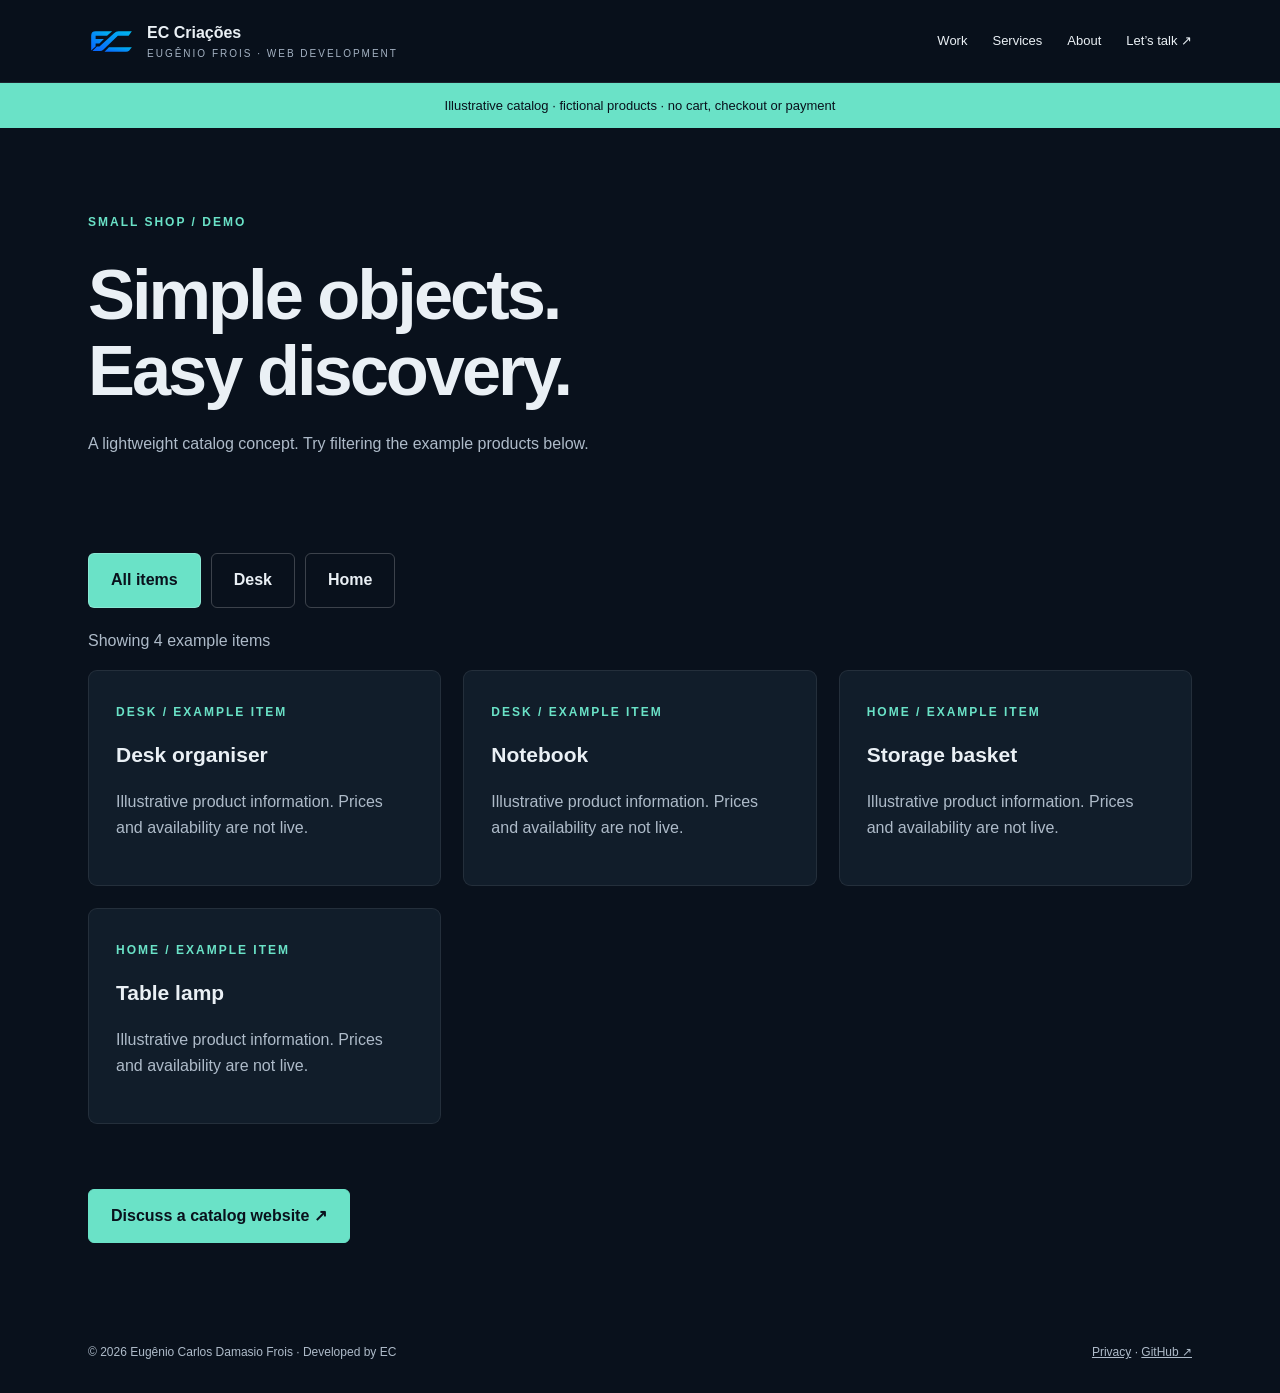
==== demo-catalog.html @ fc592690 "Atualização do portfólio EC — 12/10/2026 00:22:36" ====
<!doctype html><html lang="en"><head><meta charset="utf-8"><meta name="viewport" content="width=device-width,initial-scale=1"><title>Small Shop | Catalog Demonstration</title><meta name="description" content="Try a simple category filter in this fictional portfolio catalog."><meta name="theme-color" content="#09111c"><link rel="icon" href="assets/ec-logo.svg" type="image/svg+xml"><link rel="stylesheet" href="styles.css"><script src="site.js" defer></script></head><body><a class="skip" href="#main">Skip to content</a><header><div class="wrap nav"><a class="brand" href="index.html"><img src="assets/ec-logo.svg" alt="EC"><div><b>EC Criações</b><small>EUGÊNIO FROIS · WEB DEVELOPMENT</small></div></a><nav aria-label="Main navigation"><a href="index.html#work">Work</a><a href="index.html#services">Services</a><a href="index.html#about">About</a><a href="index.html#contact">Let’s talk ↗</a></nav></div></header><div class="demo-banner">Illustrative catalog · fictional products · no cart, checkout or payment</div><main id="main" class="wrap"><section class="demo-hero"><span class="eyebrow">Small Shop / Demo</span><h1>Simple objects.<br>Easy discovery.</h1><p>A lightweight catalog concept. Try filtering the example products below.</p></section><div class="filter" role="group" aria-label="Product categories"><button class="button secondary" data-filter="all" aria-pressed="true">All items</button><button class="button secondary" data-filter="desk" aria-pressed="false">Desk</button><button class="button secondary" data-filter="home" aria-pressed="false">Home</button></div><p id="filterStatus" role="status">Showing 4 example items</p><div class="grid demo-services"><article class="card product" data-category="desk"><span class="eyebrow">desk / example item</span><h3>Desk organiser</h3><p>Illustrative product information. Prices and availability are not live.</p></article><article class="card product" data-category="desk"><span class="eyebrow">desk / example item</span><h3>Notebook</h3><p>Illustrative product information. Prices and availability are not live.</p></article><article class="card product" data-category="home"><span class="eyebrow">home / example item</span><h3>Storage basket</h3><p>Illustrative product information. Prices and availability are not live.</p></article><article class="card product" data-category="home"><span class="eyebrow">home / example item</span><h3>Table lamp</h3><p>Illustrative product information. Prices and availability are not live.</p></article></div><section class="demo-contact"><a class="button" href="index.html#contact">Discuss a catalog website ↗</a></section></main><footer><div class="wrap footer-row"><span>© 2026 Eugênio Carlos Damasio Frois · Developed by EC</span><span><a href="privacy.html">Privacy</a> · <a href="https://github.com/eugeniofrois-creator" target="_blank" rel="noopener noreferrer">GitHub ↗</a></span></div></footer></body></html>
---- styles.css ----
*{box-sizing:border-box}html{scroll-behavior:smooth;scroll-padding-top:95px}body{margin:0;background:#09111c;color:#eaf0f5;font-family:Arial,Helvetica,sans-serif;line-height:1.65}a{color:inherit}button,input,select,textarea{font:inherit}button,a,input,select,textarea{outline-offset:5px}a:focus-visible,button:focus-visible{outline:3px solid #6ae2c7}.wrap{max-width:1160px;margin:auto;padding:0 28px}.skip{position:absolute;top:-70px}.skip:focus{top:0;z-index:10;background:white;color:black}header{position:sticky;top:0;background:#09111cf2;border-bottom:1px solid #ffffff15;z-index:3}.nav{display:flex;align-items:center;justify-content:space-between;min-height:82px;gap:20px}.brand{display:flex;align-items:center;text-decoration:none;gap:12px}.brand img{width:47px;height:47px}.brand small{display:block;color:#a4b2c3;font-size:10px;letter-spacing:2px}.nav nav{display:flex;gap:25px;font-size:13px}.nav nav a{text-decoration:none}.button{display:inline-flex;align-items:center;justify-content:center;padding:13px 22px;background:#6ae2c7;border:1px solid #6ae2c7;border-radius:6px;color:#09111c;font-weight:bold;text-decoration:none;cursor:pointer}.button.secondary{background:transparent;color:#eaf0f5;border-color:#ffffff35}.actions{display:flex;flex-wrap:wrap;gap:12px;margin-top:25px}.hero{padding:90px 0 70px;display:grid;grid-template-columns:1.1fr 1fr;gap:65px;align-items:center}.eyebrow{font-size:12px;letter-spacing:2px;text-transform:uppercase;color:#6ae2c7;font-weight:bold}h1{font-size:clamp(42px,5.5vw,72px);line-height:1.08;letter-spacing:-3px;margin:22px 0}h1 em{font-style:normal;color:#6ae2c7}p{color:#aebbc9}h2{font-size:clamp(29px,4vw,42px);line-height:1.2;letter-spacing:-1px}h3{font-size:21px;margin:14px 0}.hero p{max-width:490px;font-size:17px}.meta{font-size:12px;margin-top:28px;color:#aebbc9}.studio{background:#132130;border:1px solid #ffffff24;border-radius:12px;padding:13px;box-shadow:0 25px 80px #0008;transform:rotate(2deg)}.window-top{display:flex;gap:5px;align-items:center;font-size:11px;color:#c4ced8;margin:0 0 13px}.dot{height:7px;width:7px;border-radius:50%;background:#6ae2c7}.window-top span:last-child{margin-left:12px}.canvas{background:#f0f3ed;color:#17232b;border-radius:5px;padding:28px}.canvas p{color:#56656a}.canvas h3{font-size:32px;line-height:1.15;max-width:220px}.preview-grid{display:grid;grid-template-columns:repeat(3,1fr);gap:8px;margin-top:22px}.preview-tile{border-top:2px solid #264a40;padding-top:12px;font-size:11px}.preview-tile b{display:block;margin-bottom:5px}.preview-label{font-size:10px;color:#b2bec9;margin-top:10px}.rail{display:flex;flex-wrap:wrap;gap:25px;border-top:1px solid #ffffff20;border-bottom:1px solid #ffffff20;padding:19px 0;font-size:12px;color:#b9c5d0}.rail span:before{content:'✦';color:#6ae2c7;margin-right:10px}section.section{padding:72px 0;border-bottom:1px solid #ffffff15}.section-head{display:flex;justify-content:space-between;gap:40px;align-items:end;margin-bottom:30px}.section-head p{max-width:420px}.grid{display:grid;grid-template-columns:repeat(3,minmax(0,1fr));gap:22px}.card{background:#111d2a;padding:27px;border:1px solid #ffffff14;border-radius:9px}.number{font:13px monospace;color:#6ae2c7}.card ul{padding-left:18px;color:#afbdcb;font-size:14px}.tag{display:inline-block;font-size:11px;padding:4px 9px;border:1px solid #6ae2c740;color:#6ae2c7;border-radius:4px}.project{padding:0;overflow:hidden}.project .copy{padding:25px}.project-art{height:180px;padding:23px;display:flex;flex-direction:column;justify-content:center;background:#183e3b;color:#c8f6eb}.project-art.purple{background:#302746;color:#e6d9ff}.project-art.blue{background:#173654;color:#c4e1ff}.project-art strong{font-size:32px;line-height:1.2}.project-art span{font-size:12px;letter-spacing:1px}.text-link{color:#6ae2c7;text-decoration:none;border-bottom:1px solid #6ae2c750}.split{display:grid;grid-template-columns:1fr 1fr;gap:65px}.steps{counter-reset:steps}.step{padding:18px 0;border-bottom:1px solid #ffffff18;display:flex;gap:20px}.step:before{counter-increment:steps;content:'0' counter(steps);color:#6ae2c7;font:14px monospace;margin-top:3px}.step strong{font-size:17px}.step p{margin:7px 0;font-size:14px}.about-box{padding:30px;border-left:3px solid #6ae2c7;background:#111d2a}.faq details{padding:18px 0;border-bottom:1px solid #ffffff20}.faq summary{cursor:pointer;font-weight:bold}.faq p{font-size:14px}label{display:block;font-size:13px;margin:15px 0 6px}input,select,textarea{width:100%;background:#09111c;color:#eaf0f5;padding:12px;border:1px solid #647487;border-radius:5px}textarea{min-height:130px;resize:vertical}form .button{margin-top:20px}.fine{font-size:12px}.contact h2{font-size:44px}.socials{display:flex;gap:20px;margin:25px 0;flex-wrap:wrap}footer{padding:30px 0;color:#aebbc9;font-size:12px}.footer-row{display:flex;justify-content:space-between;gap:20px}.demo-banner{padding:12px 20px;background:#6ae2c7;color:#09111c;text-align:center;font-size:13px}.demo-hero{padding:80px 0}.demo-hero h1{max-width:750px}.demo-services{margin-bottom:65px}.demo-services .card{min-height:160px}.demo-contact{margin-bottom:70px}.filter{display:flex;gap:10px;flex-wrap:wrap;margin-bottom:20px}.filter button[aria-pressed=true]{background:#6ae2c7;color:#09111c}.product[hidden]{display:none}.error{color:#ffc2bb}.success{color:#6ae2c7}@media(max-width:850px){.hero,.split{grid-template-columns:1fr;gap:35px}.hero{padding-top:50px}.studio{transform:none;max-width:560px}.grid{grid-template-columns:1fr}.section-head{display:block}.nav{flex-wrap:wrap;padding:15px 0}.nav nav{gap:16px;flex-wrap:wrap}h1{letter-spacing:-2px}.footer-row{flex-direction:column}.section{padding:48px 0!important}}@media(max-width:420px){.wrap{padding:0 20px}.nav nav{font-size:12px}.canvas{padding:20px}.contact h2{font-size:35px}}@media(prefers-reduced-motion:reduce){html{scroll-behavior:auto}.studio{transform:none}}
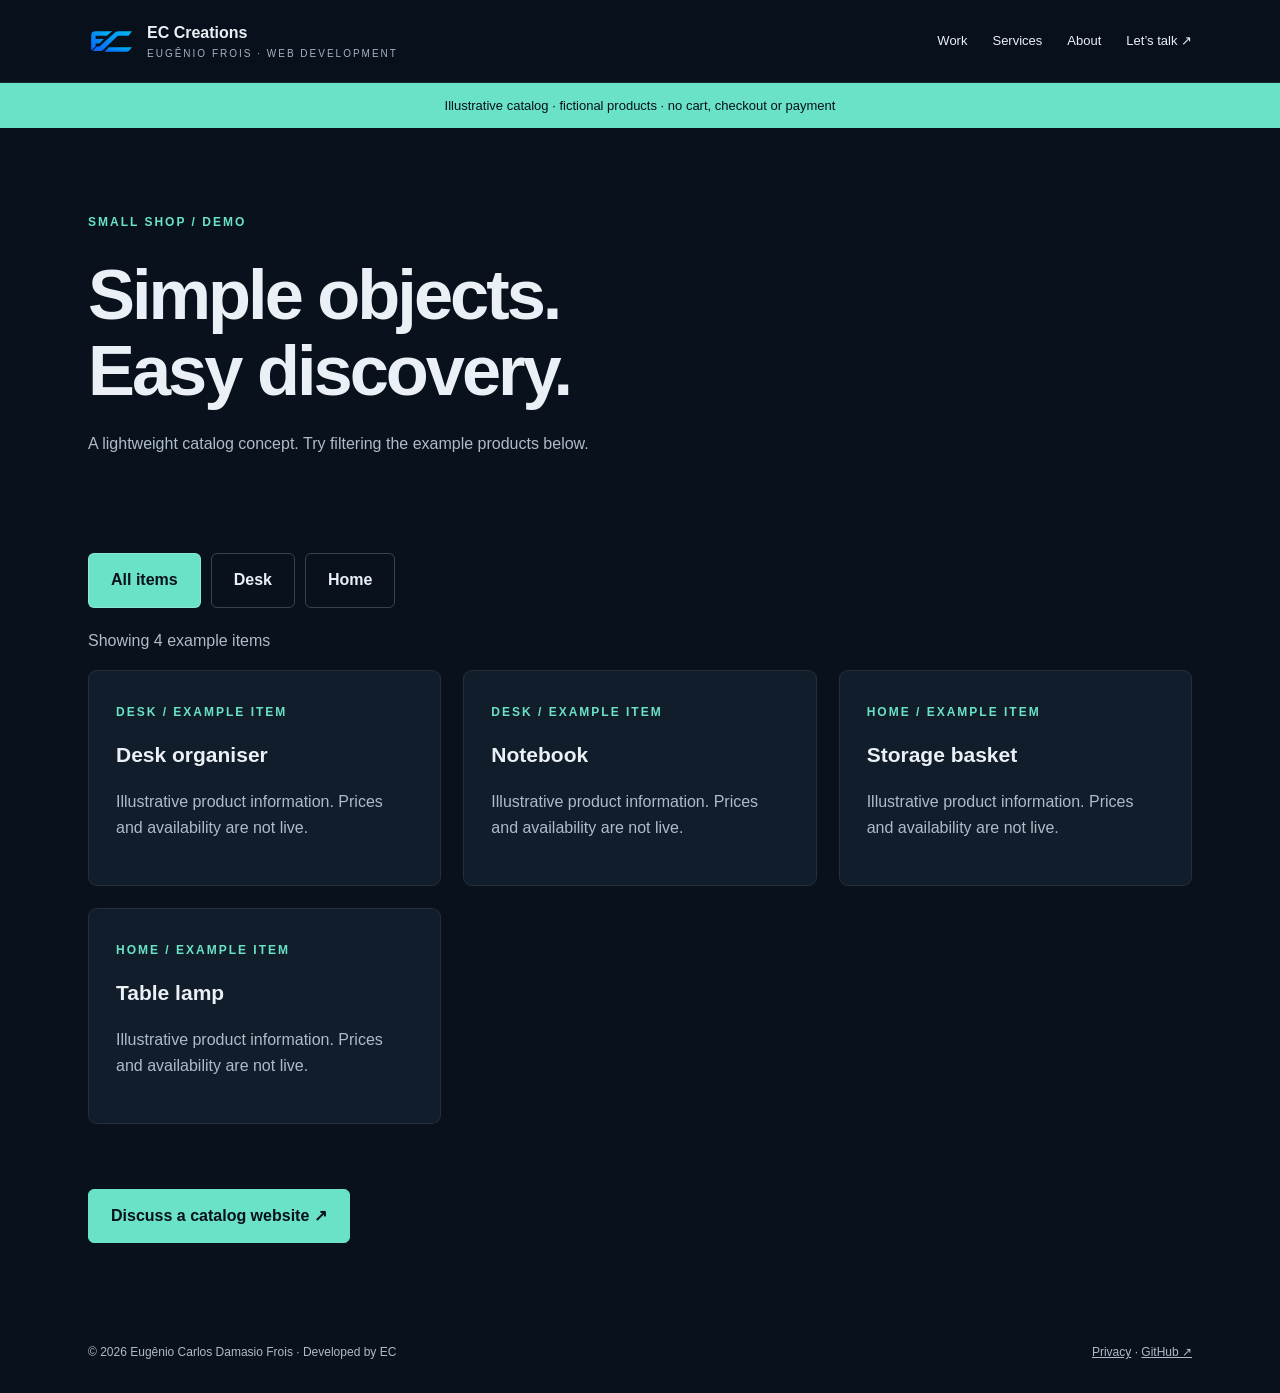
==== commit ee858584: "Atualização do portfólio EC — 12/10/2026 08:50:52" ====
--- a/demo-catalog.html
+++ b/demo-catalog.html
@@ -1 +1 @@
-<!doctype html><html lang="en"><head><meta charset="utf-8"><meta name="viewport" content="width=device-width,initial-scale=1"><title>Small Shop | Catalog Demonstration</title><meta name="description" content="Try a simple category filter in this fictional portfolio catalog."><meta name="theme-color" content="#09111c"><link rel="icon" href="assets/ec-logo.svg" type="image/svg+xml"><link rel="stylesheet" href="styles.css"><script src="site.js" defer></script></head><body><a class="skip" href="#main">Skip to content</a><header><div class="wrap nav"><a class="brand" href="index.html"><img src="assets/ec-logo.svg" alt="EC"><div><b>EC Criações</b><small>EUGÊNIO FROIS · WEB DEVELOPMENT</small></div></a><nav aria-label="Main navigation"><a href="index.html#work">Work</a><a href="index.html#services">Services</a><a href="index.html#about">About</a><a href="index.html#contact">Let’s talk ↗</a></nav></div></header><div class="demo-banner">Illustrative catalog · fictional products · no cart, checkout or payment</div><main id="main" class="wrap"><section class="demo-hero"><span class="eyebrow">Small Shop / Demo</span><h1>Simple objects.<br>Easy discovery.</h1><p>A lightweight catalog concept. Try filtering the example products below.</p></section><div class="filter" role="group" aria-label="Product categories"><button class="button secondary" data-filter="all" aria-pressed="true">All items</button><button class="button secondary" data-filter="desk" aria-pressed="false">Desk</button><button class="button secondary" data-filter="home" aria-pressed="false">Home</button></div><p id="filterStatus" role="status">Showing 4 example items</p><div class="grid demo-services"><article class="card product" data-category="desk"><span class="eyebrow">desk / example item</span><h3>Desk organiser</h3><p>Illustrative product information. Prices and availability are not live.</p></article><article class="card product" data-category="desk"><span class="eyebrow">desk / example item</span><h3>Notebook</h3><p>Illustrative product information. Prices and availability are not live.</p></article><article class="card product" data-category="home"><span class="eyebrow">home / example item</span><h3>Storage basket</h3><p>Illustrative product information. Prices and availability are not live.</p></article><article class="card product" data-category="home"><span class="eyebrow">home / example item</span><h3>Table lamp</h3><p>Illustrative product information. Prices and availability are not live.</p></article></div><section class="demo-contact"><a class="button" href="index.html#contact">Discuss a catalog website ↗</a></section></main><footer><div class="wrap footer-row"><span>© 2026 Eugênio Carlos Damasio Frois · Developed by EC</span><span><a href="privacy.html">Privacy</a> · <a href="https://github.com/eugeniofrois-creator" target="_blank" rel="noopener noreferrer">GitHub ↗</a></span></div></footer></body></html>+<!doctype html><html lang="en"><head><meta charset="utf-8"><meta name="viewport" content="width=device-width,initial-scale=1"><title>Small Shop | Catalog Demonstration</title><meta name="description" content="Try a simple category filter in this fictional portfolio catalog."><meta name="theme-color" content="#09111c"><link rel="icon" href="assets/ec-logo.svg" type="image/svg+xml"><link rel="stylesheet" href="styles.css"><script src="site.js" defer></script></head><body><a class="skip" href="#main">Skip to content</a><header><div class="wrap nav"><a class="brand" href="index.html"><img src="assets/ec-logo.svg" alt="EC"><div><b>EC Creations</b><small>EUGÊNIO FROIS · WEB DEVELOPMENT</small></div></a><nav aria-label="Main navigation"><a href="index.html#work">Work</a><a href="index.html#services">Services</a><a href="index.html#about">About</a><a href="index.html#contact">Let’s talk ↗</a></nav></div></header><div class="demo-banner">Illustrative catalog · fictional products · no cart, checkout or payment</div><main id="main" class="wrap"><section class="demo-hero"><span class="eyebrow">Small Shop / Demo</span><h1>Simple objects.<br>Easy discovery.</h1><p>A lightweight catalog concept. Try filtering the example products below.</p></section><div class="filter" role="group" aria-label="Product categories"><button class="button secondary" data-filter="all" aria-pressed="true">All items</button><button class="button secondary" data-filter="desk" aria-pressed="false">Desk</button><button class="button secondary" data-filter="home" aria-pressed="false">Home</button></div><p id="filterStatus" role="status">Showing 4 example items</p><div class="grid demo-services"><article class="card product" data-category="desk"><span class="eyebrow">desk / example item</span><h3>Desk organiser</h3><p>Illustrative product information. Prices and availability are not live.</p></article><article class="card product" data-category="desk"><span class="eyebrow">desk / example item</span><h3>Notebook</h3><p>Illustrative product information. Prices and availability are not live.</p></article><article class="card product" data-category="home"><span class="eyebrow">home / example item</span><h3>Storage basket</h3><p>Illustrative product information. Prices and availability are not live.</p></article><article class="card product" data-category="home"><span class="eyebrow">home / example item</span><h3>Table lamp</h3><p>Illustrative product information. Prices and availability are not live.</p></article></div><section class="demo-contact"><a class="button" href="index.html#contact">Discuss a catalog website ↗</a></section></main><footer><div class="wrap footer-row"><span>© 2026 Eugênio Carlos Damasio Frois · Developed by EC</span><span><a href="privacy.html">Privacy</a> · <a href="https://github.com/eugeniofrois-creator" target="_blank" rel="noopener noreferrer">GitHub ↗</a></span></div></footer></body></html>
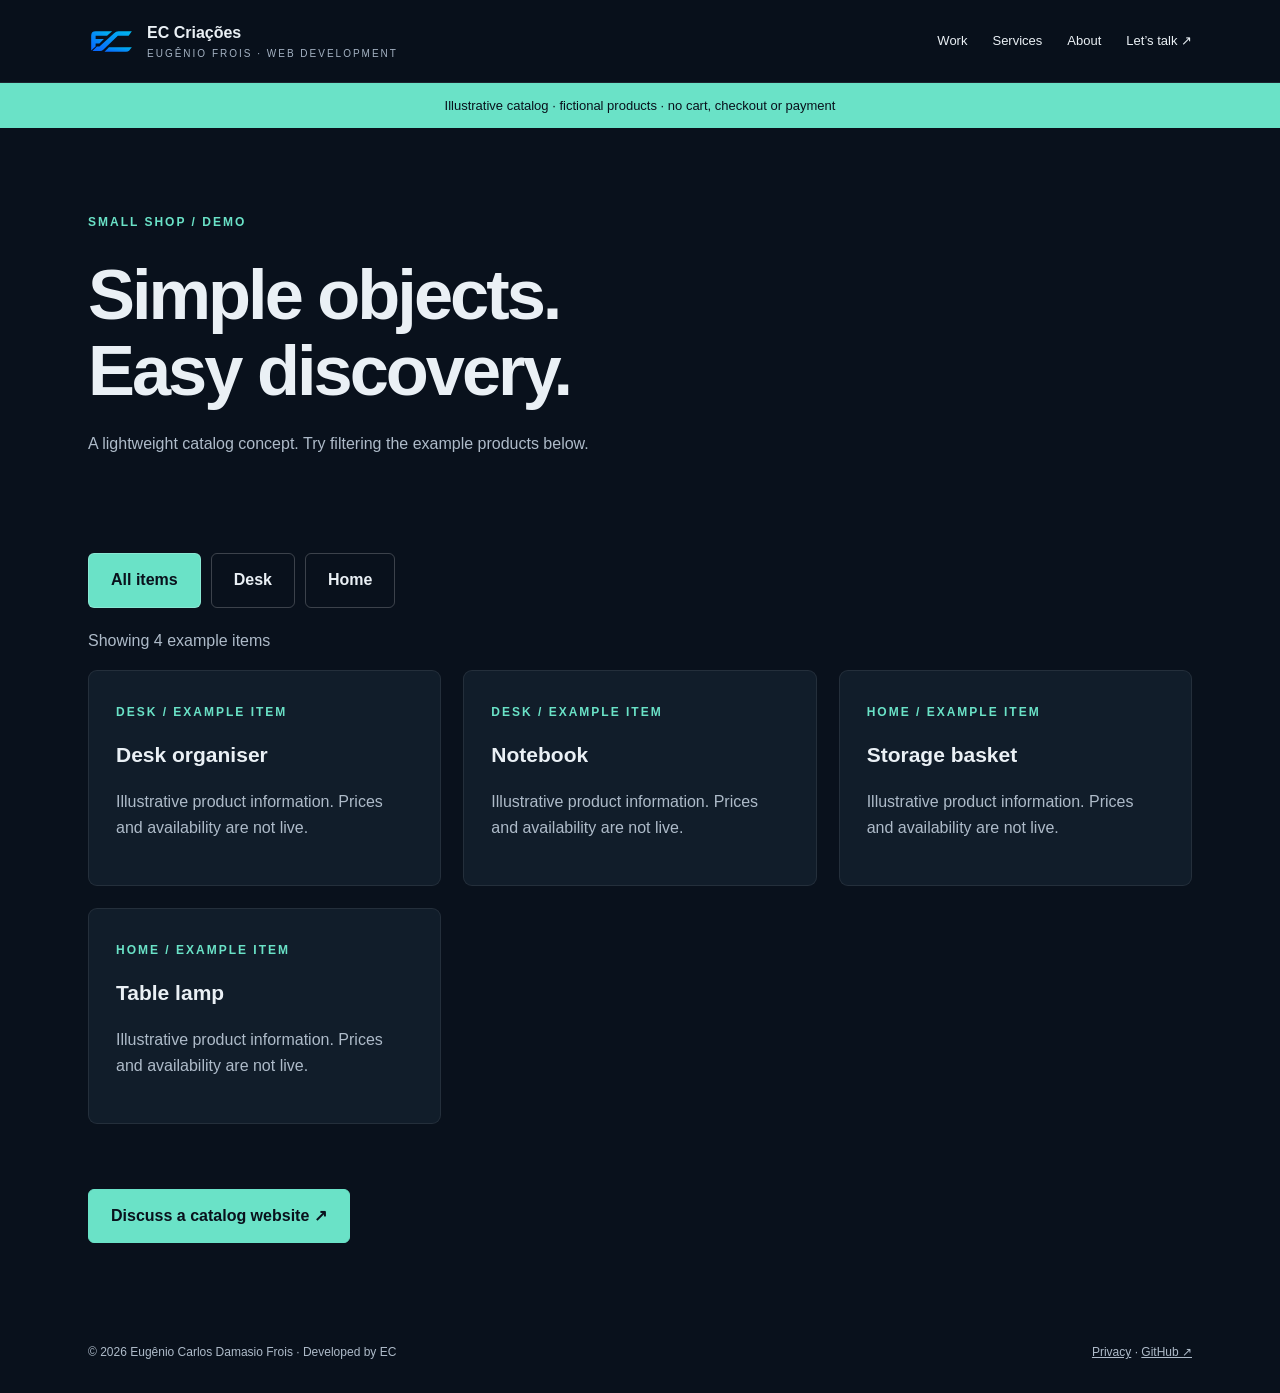
==== commit 753e9ee5: "Atualização do portfólio EC — 13/10/2026 15:23:02" ====
--- a/demo-catalog.html
+++ b/demo-catalog.html
@@ -1 +1 @@
-<!doctype html><html lang="en"><head><meta charset="utf-8"><meta name="viewport" content="width=device-width,initial-scale=1"><title>Small Shop | Catalog Demonstration</title><meta name="description" content="Try a simple category filter in this fictional portfolio catalog."><meta name="theme-color" content="#09111c"><link rel="icon" href="assets/ec-logo.svg" type="image/svg+xml"><link rel="stylesheet" href="styles.css"><script src="site.js" defer></script></head><body><a class="skip" href="#main">Skip to content</a><header><div class="wrap nav"><a class="brand" href="index.html"><img src="assets/ec-logo.svg" alt="EC"><div><b>EC Creations</b><small>EUGÊNIO FROIS · WEB DEVELOPMENT</small></div></a><nav aria-label="Main navigation"><a href="index.html#work">Work</a><a href="index.html#services">Services</a><a href="index.html#about">About</a><a href="index.html#contact">Let’s talk ↗</a></nav></div></header><div class="demo-banner">Illustrative catalog · fictional products · no cart, checkout or payment</div><main id="main" class="wrap"><section class="demo-hero"><span class="eyebrow">Small Shop / Demo</span><h1>Simple objects.<br>Easy discovery.</h1><p>A lightweight catalog concept. Try filtering the example products below.</p></section><div class="filter" role="group" aria-label="Product categories"><button class="button secondary" data-filter="all" aria-pressed="true">All items</button><button class="button secondary" data-filter="desk" aria-pressed="false">Desk</button><button class="button secondary" data-filter="home" aria-pressed="false">Home</button></div><p id="filterStatus" role="status">Showing 4 example items</p><div class="grid demo-services"><article class="card product" data-category="desk"><span class="eyebrow">desk / example item</span><h3>Desk organiser</h3><p>Illustrative product information. Prices and availability are not live.</p></article><article class="card product" data-category="desk"><span class="eyebrow">desk / example item</span><h3>Notebook</h3><p>Illustrative product information. Prices and availability are not live.</p></article><article class="card product" data-category="home"><span class="eyebrow">home / example item</span><h3>Storage basket</h3><p>Illustrative product information. Prices and availability are not live.</p></article><article class="card product" data-category="home"><span class="eyebrow">home / example item</span><h3>Table lamp</h3><p>Illustrative product information. Prices and availability are not live.</p></article></div><section class="demo-contact"><a class="button" href="index.html#contact">Discuss a catalog website ↗</a></section></main><footer><div class="wrap footer-row"><span>© 2026 Eugênio Carlos Damasio Frois · Developed by EC</span><span><a href="privacy.html">Privacy</a> · <a href="https://github.com/eugeniofrois-creator" target="_blank" rel="noopener noreferrer">GitHub ↗</a></span></div></footer></body></html>+<!doctype html><html lang="en"><head><meta charset="utf-8"><meta name="viewport" content="width=device-width,initial-scale=1"><title>Small Shop | Catalog Demonstration</title><meta name="description" content="Try a simple category filter in this fictional portfolio catalog."><meta name="theme-color" content="#09111c"><link rel="icon" href="assets/ec-logo.svg" type="image/svg+xml"><link rel="stylesheet" href="styles.css"><script src="site.js" defer></script></head><body><a class="skip" href="#main">Skip to content</a><header><div class="wrap nav"><a class="brand" href="index.html"><img src="assets/ec-logo.svg" alt="EC"><div><b>EC Criações</b><small>EUGÊNIO FROIS · WEB DEVELOPMENT</small></div></a><nav aria-label="Main navigation"><a href="index.html#work">Work</a><a href="index.html#services">Services</a><a href="index.html#about">About</a><a href="index.html#contact">Let’s talk ↗</a></nav></div></header><div class="demo-banner">Illustrative catalog · fictional products · no cart, checkout or payment</div><main id="main" class="wrap"><section class="demo-hero"><span class="eyebrow">Small Shop / Demo</span><h1>Simple objects.<br>Easy discovery.</h1><p>A lightweight catalog concept. Try filtering the example products below.</p></section><div class="filter" role="group" aria-label="Product categories"><button class="button secondary" data-filter="all" aria-pressed="true">All items</button><button class="button secondary" data-filter="desk" aria-pressed="false">Desk</button><button class="button secondary" data-filter="home" aria-pressed="false">Home</button></div><p id="filterStatus" role="status">Showing 4 example items</p><div class="grid demo-services"><article class="card product" data-category="desk"><span class="eyebrow">desk / example item</span><h3>Desk organiser</h3><p>Illustrative product information. Prices and availability are not live.</p></article><article class="card product" data-category="desk"><span class="eyebrow">desk / example item</span><h3>Notebook</h3><p>Illustrative product information. Prices and availability are not live.</p></article><article class="card product" data-category="home"><span class="eyebrow">home / example item</span><h3>Storage basket</h3><p>Illustrative product information. Prices and availability are not live.</p></article><article class="card product" data-category="home"><span class="eyebrow">home / example item</span><h3>Table lamp</h3><p>Illustrative product information. Prices and availability are not live.</p></article></div><section class="demo-contact"><a class="button" href="index.html#contact">Discuss a catalog website ↗</a></section></main><footer><div class="wrap footer-row"><span>© 2026 Eugênio Carlos Damasio Frois · Developed by EC</span><span><a href="privacy.html">Privacy</a> · <a href="https://github.com/eugeniofrois-creator" target="_blank" rel="noopener noreferrer">GitHub ↗</a></span></div></footer></body></html>
